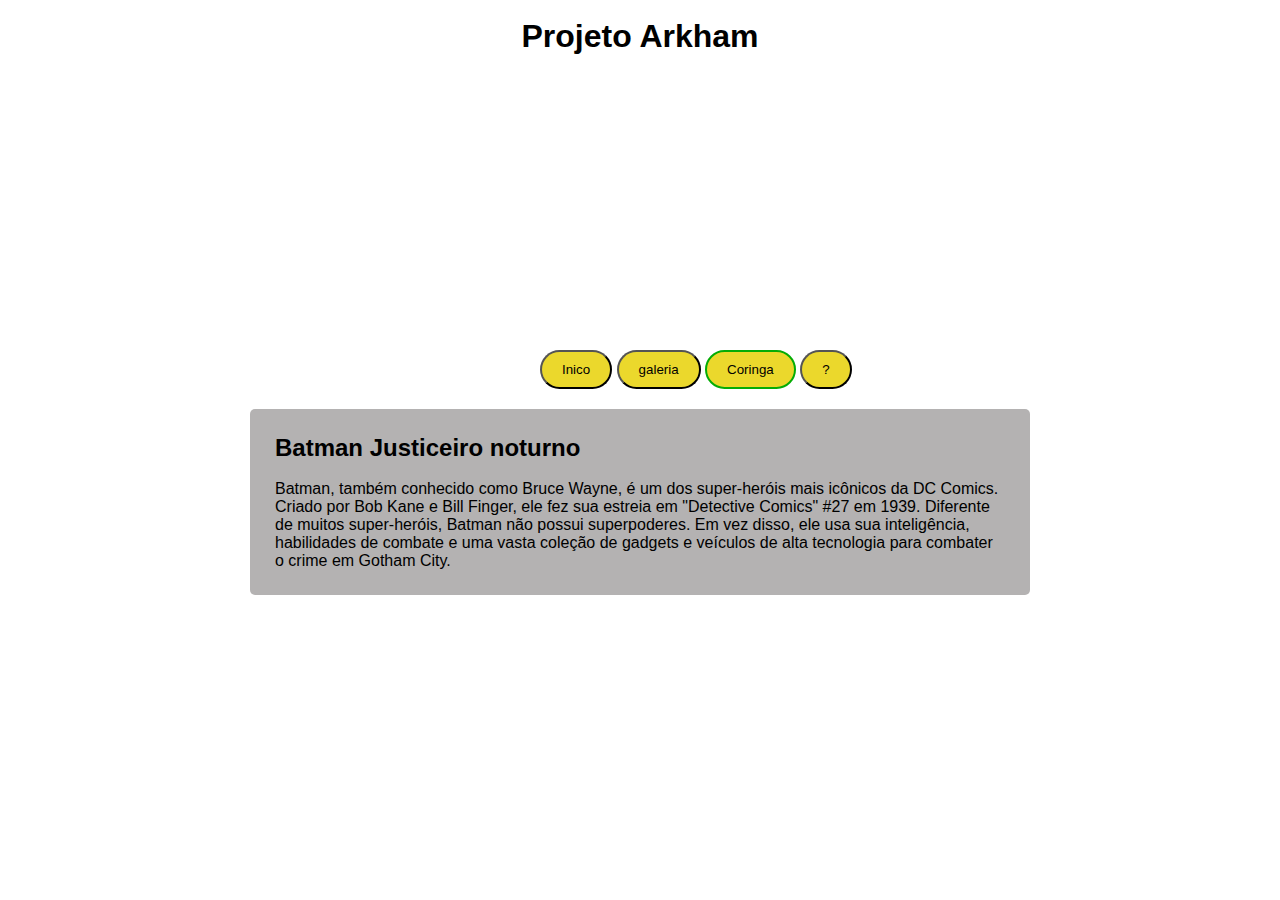
==== index.html @ 22a6c1d7 "Ideia Inicial" ====
<!DOCTYPE html>
<html lang="en">
<head>
    <meta charset="UTF-8">
    <meta name="viewport" content="width=device-width, initial-scale=1.0">
    <link rel="stylesheet" href="style.css">
    <title>Project1</title>
</head>
<body>
    <header>
        <div id="menu-interativo">
            <br>
            <h1>Projeto Arkham</h1>
        </div>
        <div id="button">
            <button>Inico</button>
            <button>galeria</button>
            <button id="palhaco">Coringa</button>
            <button>?</button>
        </div>
      
    </header>


    <main>
        <section id="face-main">
            <h2>Batman Justiceiro noturno</h2><br>
    
            <p>Batman, também conhecido como Bruce Wayne, é um dos super-heróis mais icônicos da DC Comics. Criado por Bob Kane e Bill Finger, ele fez sua estreia em "Detective Comics" #27 em 1939. Diferente de muitos super-heróis, Batman não possui superpoderes. Em vez disso, ele usa sua inteligência, habilidades de combate e uma vasta coleção de gadgets e veículos de alta tecnologia para combater o crime em Gotham City.</p>
        </section>

        <section></section>
    </main>

</body>
</html>
---- style.css ----
*{
   margin: 0;
   font-family: Verdana, Geneva, Tahoma, sans-serif;
}

#menu-interativo{
    background-image: url(./Imagem/imagemdetopo.svg);
    padding-top: 0px;
    height: 350px;
    
}
#menu-interativo,h1{ 
    text-align: center;
}

#button{
    margin-left: 540px;
    border-radius: 50px;
    padding: 0px;
    padding-bottom: 20px;
}
    
button{
    background-color: rgba(231, 209, 6, 0.849);
    text-align: center;
    padding: 10px 20px 10px 20px;
    border-radius: 50px;
}
#palhaco:hover{
    background-color: rgb(111, 161, 11);
}
#palhaco{
    border: 2px solid rgb(5, 172, 5);
}

#face-main{
    background-color: rgb(180, 178, 178);
    border-radius: 5px;
    padding: 25px;
    margin-left: 250px;
    margin-right: 250px;
}
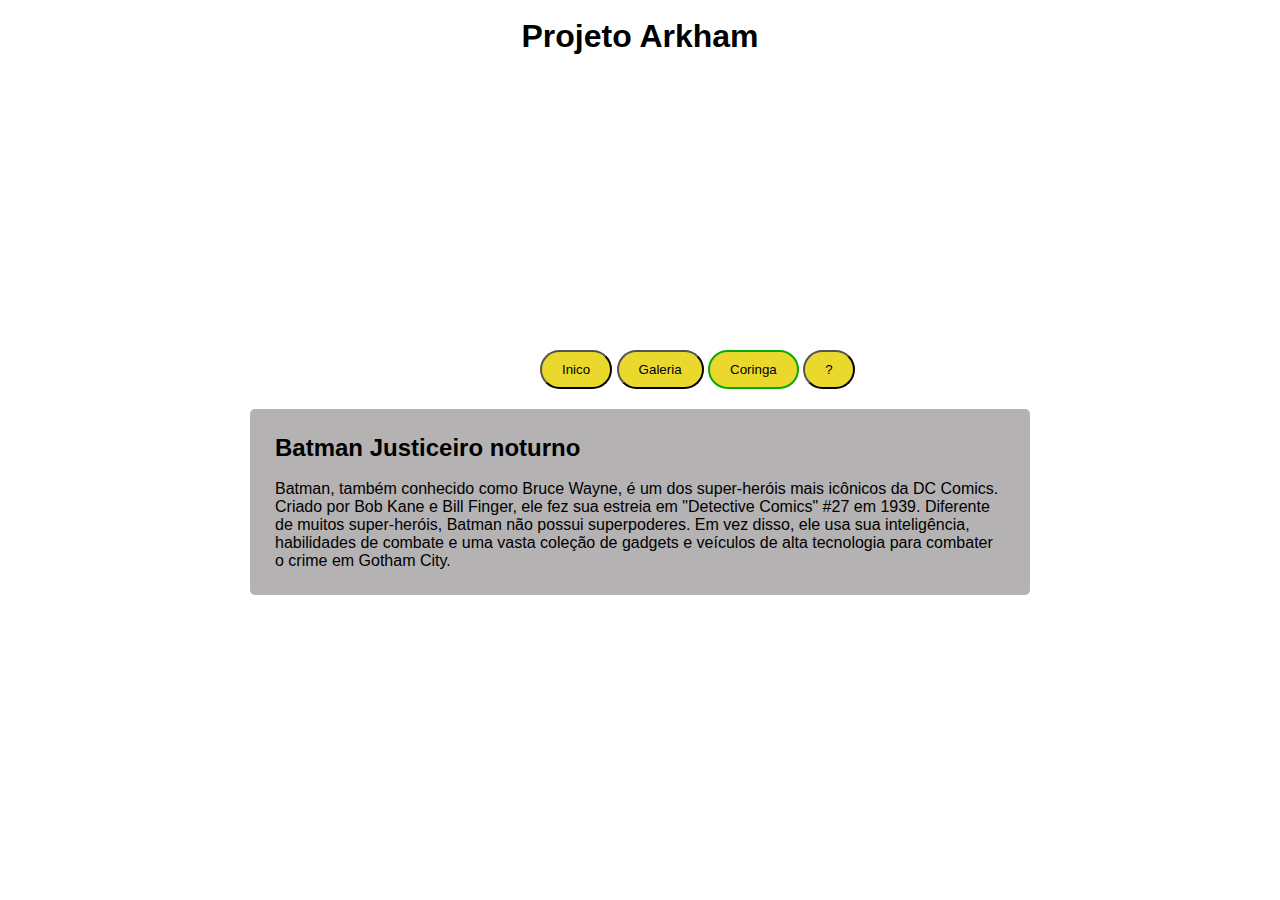
==== commit 05665e9c: "Galeria" ====
--- a/index.html
+++ b/index.html
@@ -14,7 +14,7 @@
         </div>
         <div id="button">
             <button>Inico</button>
-            <button>galeria</button>
+            <button><a href="./galeria.html">Galeria</a></button>
             <button id="palhaco">Coringa</button>
             <button>?</button>
         </div>
--- a/style.css
+++ b/style.css
@@ -1,8 +1,10 @@
 *{
    margin: 0;
    font-family: Verdana, Geneva, Tahoma, sans-serif;
+
 }
 
+   
 #menu-interativo{
     background-image: url(./Imagem/imagemdetopo.svg);
     padding-top: 0px;
@@ -26,6 +28,10 @@
     padding: 10px 20px 10px 20px;
     border-radius: 50px;
 }
+a{
+    text-decoration: none;
+    color: black;
+}
 #palhaco:hover{
     background-color: rgb(111, 161, 11);
 }
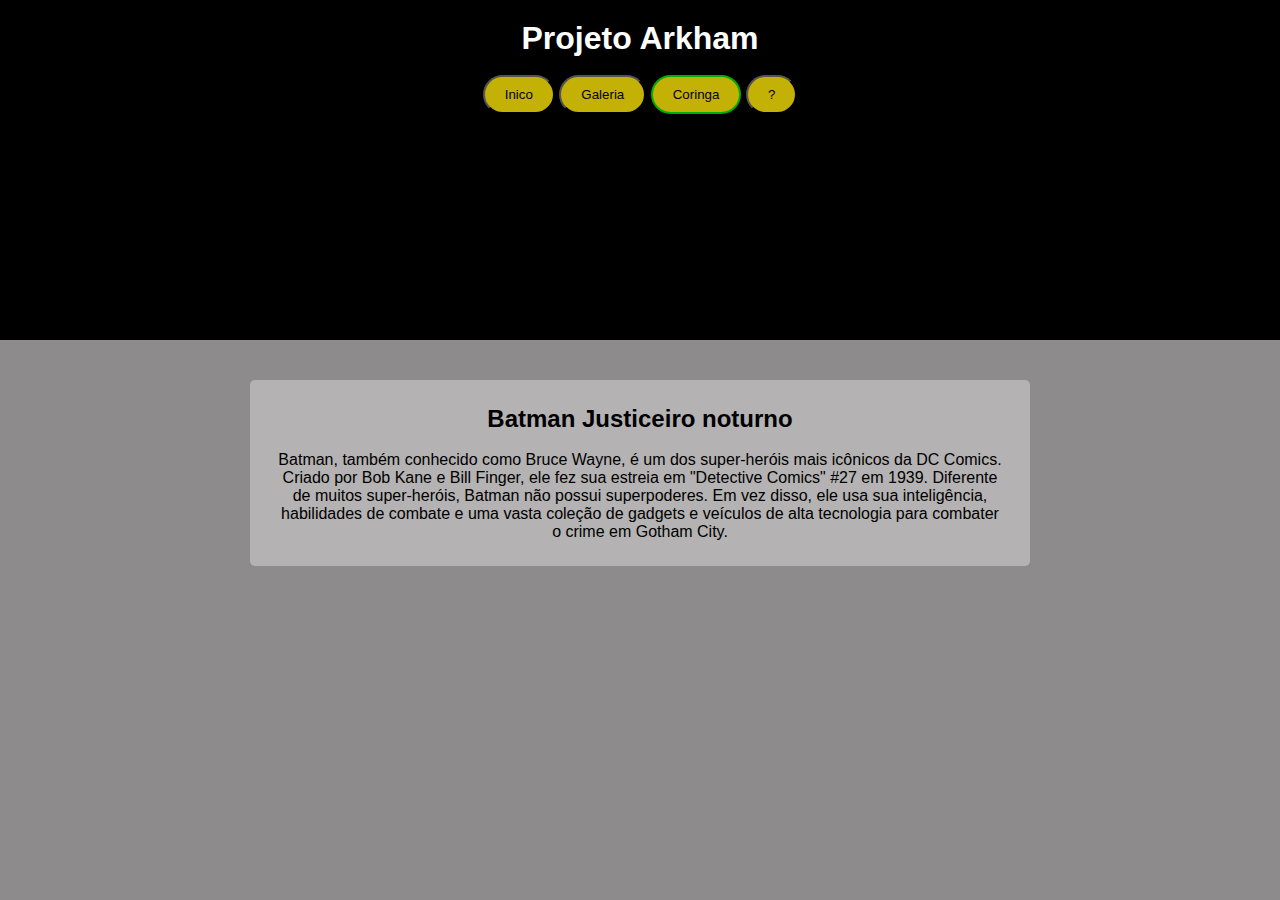
==== commit 7986aaee: "Atualização 3" ====
--- a/index.html
+++ b/index.html
@@ -1,36 +1,44 @@
 <!DOCTYPE html>
 <html lang="en">
+
 <head>
     <meta charset="UTF-8">
     <meta name="viewport" content="width=device-width, initial-scale=1.0">
     <link rel="stylesheet" href="style.css">
     <title>Project1</title>
 </head>
+
 <body>
     <header>
         <div id="menu-interativo">
-            <br>
             <h1>Projeto Arkham</h1>
+            <img src="./Imagem/Logo do batman.jpg" alt="">
+
+
+            <div id="button">
+                <button>Inico</button>
+                <button><a href="./galeria.html">Galeria</a></button>
+                <button id="palhaco">Coringa</button>
+                <button>?</button>
+            </div>
         </div>
-        <div id="button">
-            <button>Inico</button>
-            <button><a href="./galeria.html">Galeria</a></button>
-            <button id="palhaco">Coringa</button>
-            <button>?</button>
-        </div>
-      
     </header>
 
 
     <main>
         <section id="face-main">
             <h2>Batman Justiceiro noturno</h2><br>
-    
-            <p>Batman, também conhecido como Bruce Wayne, é um dos super-heróis mais icônicos da DC Comics. Criado por Bob Kane e Bill Finger, ele fez sua estreia em "Detective Comics" #27 em 1939. Diferente de muitos super-heróis, Batman não possui superpoderes. Em vez disso, ele usa sua inteligência, habilidades de combate e uma vasta coleção de gadgets e veículos de alta tecnologia para combater o crime em Gotham City.</p>
+
+            <p>Batman, também conhecido como Bruce Wayne, é um dos super-heróis mais icônicos da DC Comics. Criado por
+                Bob Kane e Bill Finger, ele fez sua estreia em "Detective Comics" #27 em 1939. Diferente de muitos
+                super-heróis, Batman não possui superpoderes. Em vez disso, ele usa sua inteligência, habilidades de
+                combate e uma vasta coleção de gadgets e veículos de alta tecnologia para combater o crime em Gotham
+                City.</p>
         </section>
 
         <section></section>
     </main>
 
 </body>
+
 </html>--- a/style.css
+++ b/style.css
@@ -1,49 +1,63 @@
-*{
-   margin: 0;
-   font-family: Verdana, Geneva, Tahoma, sans-serif;
-
+* {
+    margin: 0;
+    font-family: Verdana, Geneva, Tahoma, sans-serif;
 }
 
-   
-#menu-interativo{
-    background-image: url(./Imagem/imagemdetopo.svg);
-    padding-top: 0px;
-    height: 350px;
-    
-}
-#menu-interativo,h1{ 
-    text-align: center;
+body{
+    background-color: rgb(141, 139, 139);
 }
 
-#button{
+#menu-interativo {
+    background-color: black;
+    padding: 20px 20px 120px 20px;
+}
+
+#menu-interativo,
+h1 {
+    text-align: center;
+    color: white;
+}
+
+#menu-interativo,
+img {
+    text-align: center;
+    margin-bottom: 2px;
+    height: 200px;
+}
+
+#navegacao-menu {
+    background-color: black;
     margin-left: 540px;
     border-radius: 50px;
     padding: 0px;
-    padding-bottom: 20px;
 }
-    
-button{
+
+button {
     background-color: rgba(231, 209, 6, 0.849);
     text-align: center;
     padding: 10px 20px 10px 20px;
     border-radius: 50px;
 }
-a{
+
+a {
     text-decoration: none;
     color: black;
 }
-#palhaco:hover{
+
+#palhaco:hover {
     background-color: rgb(111, 161, 11);
 }
-#palhaco{
+
+#palhaco {
     border: 2px solid rgb(5, 172, 5);
 }
 
-#face-main{
+#face-main {
+    text-align: center;
+    margin-top: 40px;
     background-color: rgb(180, 178, 178);
     border-radius: 5px;
     padding: 25px;
     margin-left: 250px;
     margin-right: 250px;
-}
-
+}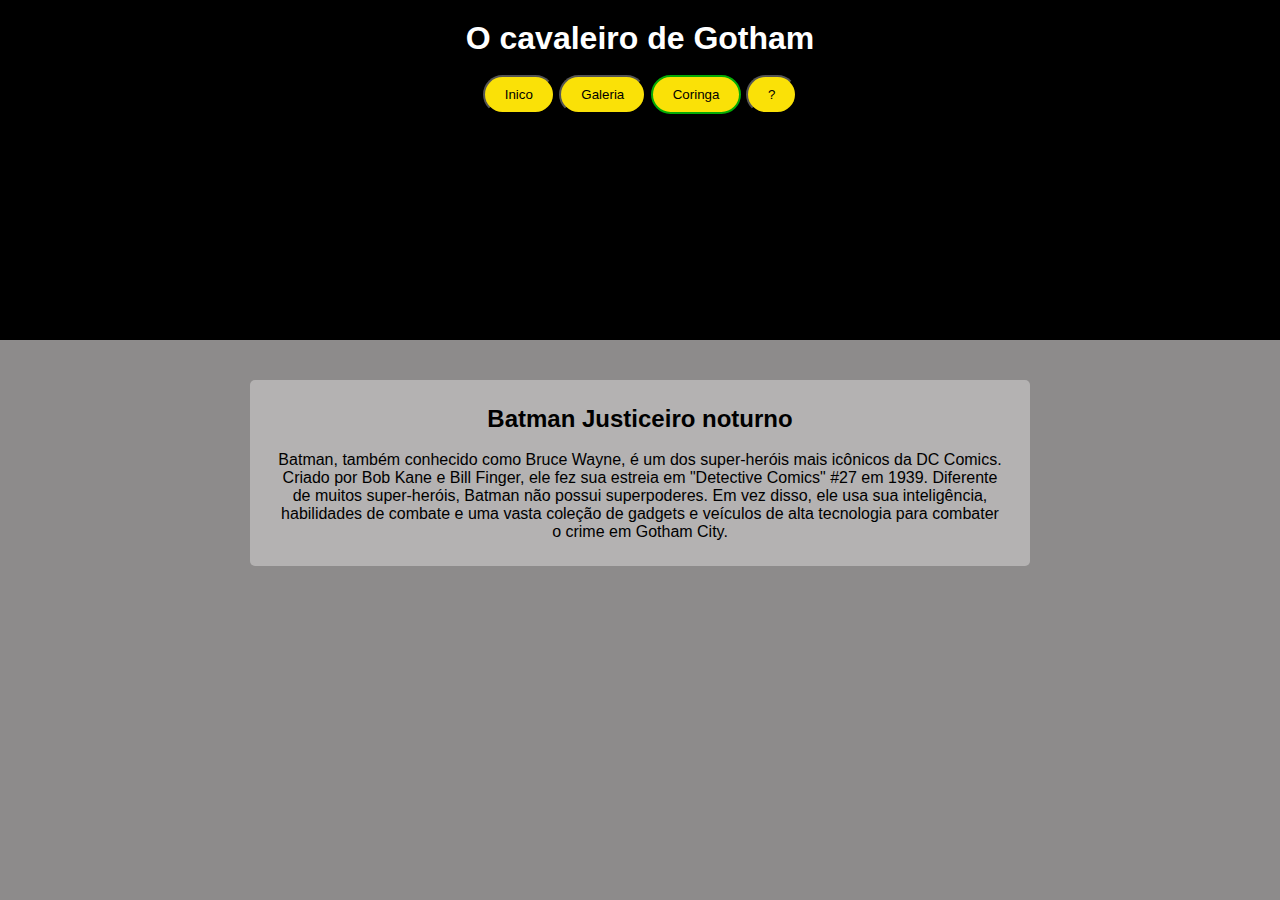
==== commit 07a9ba2d: "Atualização 4" ====
--- a/index.html
+++ b/index.html
@@ -5,17 +5,17 @@
     <meta charset="UTF-8">
     <meta name="viewport" content="width=device-width, initial-scale=1.0">
     <link rel="stylesheet" href="style.css">
-    <title>Project1</title>
+    <title>Desing de page</title>
 </head>
 
 <body>
     <header>
         <div id="menu-interativo">
-            <h1>Projeto Arkham</h1>
+            <h1>O cavaleiro de Gotham</h1>
             <img src="./Imagem/Logo do batman.jpg" alt="">
 
 
-            <div id="button">
+            <div id="navegacao-menu">
                 <button>Inico</button>
                 <button><a href="./galeria.html">Galeria</a></button>
                 <button id="palhaco">Coringa</button>
--- a/style.css
+++ b/style.css
@@ -27,13 +27,12 @@
 
 #navegacao-menu {
     background-color: black;
-    margin-left: 540px;
     border-radius: 50px;
     padding: 0px;
 }
 
 button {
-    background-color: rgba(231, 209, 6, 0.849);
+    background-color: rgba(255, 230, 7, 0.979);
     text-align: center;
     padding: 10px 20px 10px 20px;
     border-radius: 50px;
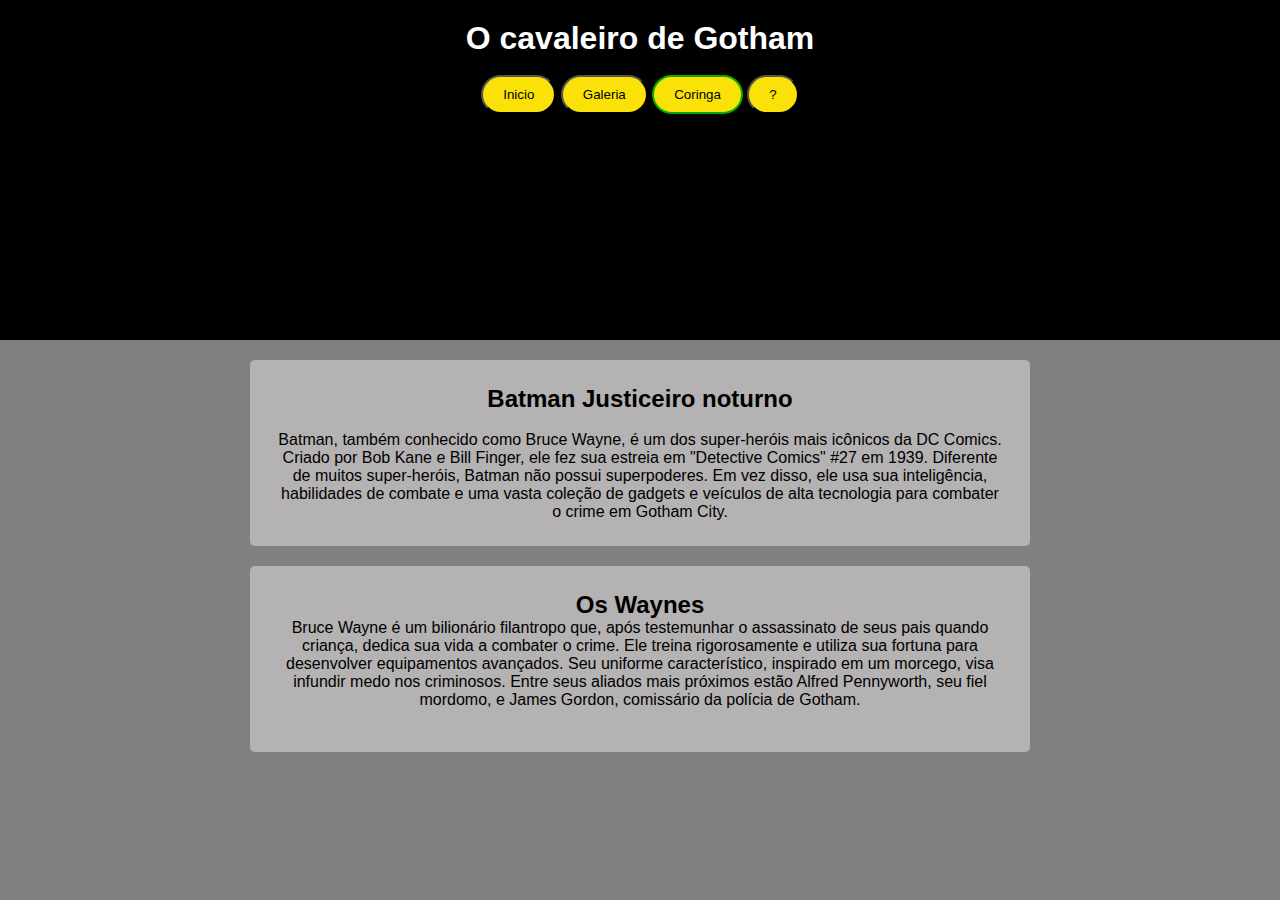
==== commit 789c7075: "Atualização 5" ====
--- a/index.html
+++ b/index.html
@@ -16,9 +16,9 @@
 
 
             <div id="navegacao-menu">
-                <button>Inico</button>
+                <button>Inicio</button>
                 <button><a href="./galeria.html">Galeria</a></button>
-                <button id="palhaco">Coringa</button>
+                <button id="palhaco"><a href="./Joker.html">Coringa</a></button>
                 <button>?</button>
             </div>
         </div>
@@ -26,7 +26,7 @@
 
 
     <main>
-        <section id="face-main">
+        <section class="face-main">
             <h2>Batman Justiceiro noturno</h2><br>
 
             <p>Batman, também conhecido como Bruce Wayne, é um dos super-heróis mais icônicos da DC Comics. Criado por
@@ -36,6 +36,16 @@
                 City.</p>
         </section>
 
+        <section class="face-main">
+            <h2>Os Waynes</h2>
+            <p>Bruce Wayne é um bilionário filantropo que, após testemunhar o assassinato de seus pais quando criança, dedica sua vida a combater o crime. Ele treina rigorosamente e utiliza sua fortuna para desenvolver equipamentos avançados. Seu uniforme característico, inspirado em um morcego, visa infundir medo nos criminosos. Entre seus aliados mais próximos estão Alfred Pennyworth, seu fiel mordomo, e James Gordon, comissário da polícia de Gotham.</p>
+
+            <div><img src="" alt="">
+            </div>
+        </section>
+
+
+
         <section></section>
     </main>
 
--- a/style.css
+++ b/style.css
@@ -2,9 +2,8 @@
     margin: 0;
     font-family: Verdana, Geneva, Tahoma, sans-serif;
 }
-
 body{
-    background-color: rgb(141, 139, 139);
+    background-color: grey;
 }
 
 #menu-interativo {
@@ -51,12 +50,12 @@
     border: 2px solid rgb(5, 172, 5);
 }
 
-#face-main {
+.face-main {
     text-align: center;
-    margin-top: 40px;
     background-color: rgb(180, 178, 178);
     border-radius: 5px;
     padding: 25px;
     margin-left: 250px;
     margin-right: 250px;
+    margin-top: 20px;
 }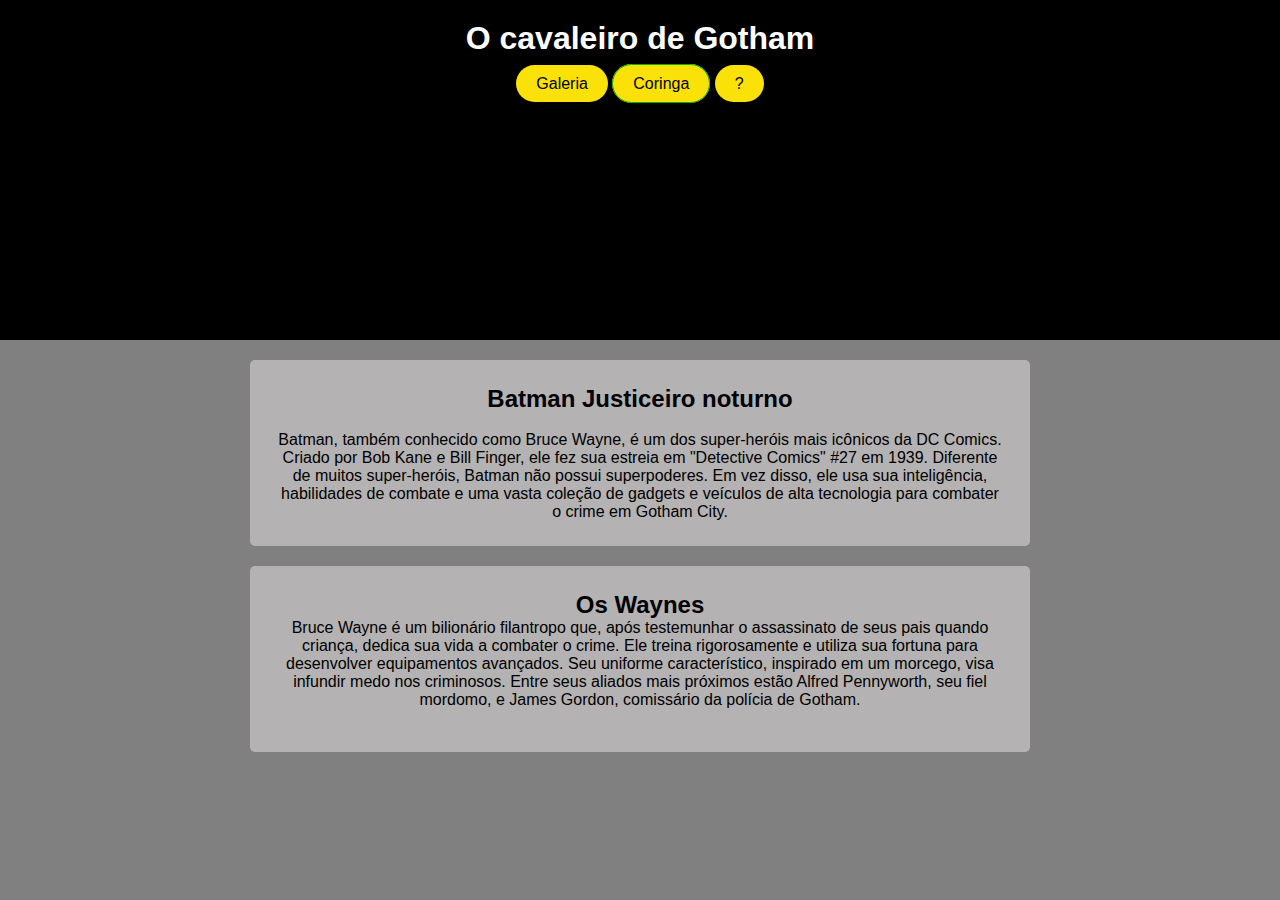
==== commit b0dce7d6: "Atualização 6" ====
--- a/index.html
+++ b/index.html
@@ -16,10 +16,10 @@
 
 
             <div id="navegacao-menu">
-                <button>Inicio</button>
-                <button><a href="./galeria.html">Galeria</a></button>
-                <button id="palhaco"><a href="./Joker.html">Coringa</a></button>
-                <button>?</button>
+                
+                <a href="./galeria.html">Galeria</a>
+                <a id="palhaco" href="./Joker.html">Coringa</a>
+                <a href="">?</a>
             </div>
         </div>
     </header>
--- a/style.css
+++ b/style.css
@@ -30,7 +30,7 @@
     padding: 0px;
 }
 
-button {
+a {
     background-color: rgba(255, 230, 7, 0.979);
     text-align: center;
     padding: 10px 20px 10px 20px;
@@ -43,11 +43,11 @@
 }
 
 #palhaco:hover {
-    background-color: rgb(111, 161, 11);
+    background-color: rgb(194, 7, 169);
 }
 
 #palhaco {
-    border: 2px solid rgb(5, 172, 5);
+    border: 1px solid rgb(5, 172, 5);
 }
 
 .face-main {
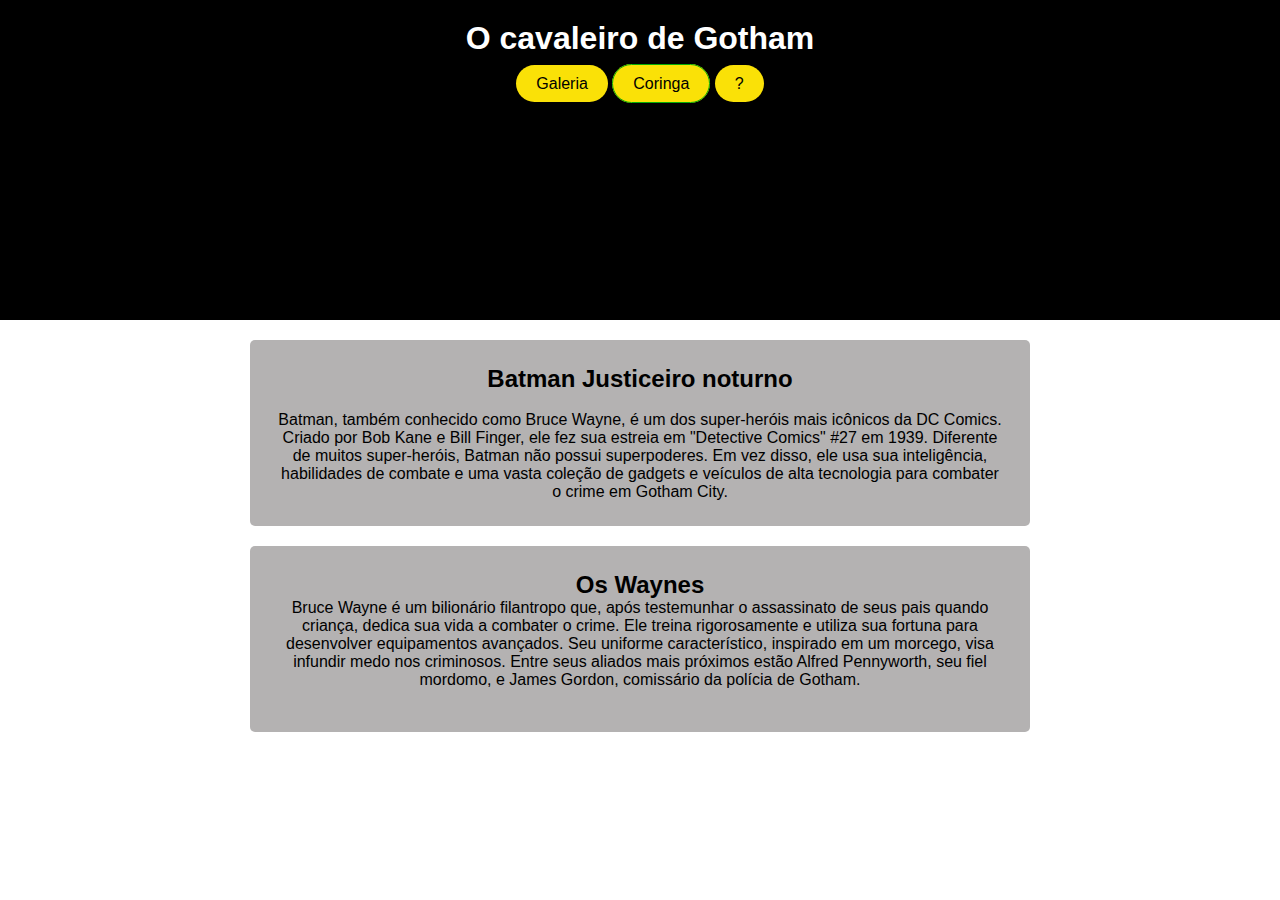
==== commit cb26935b: "Atualização 8" ====
--- a/index.html
+++ b/index.html
@@ -19,7 +19,7 @@
                 
                 <a href="./galeria.html">Galeria</a>
                 <a id="palhaco" href="./Joker.html">Coringa</a>
-                <a href="">?</a>
+                <a href="./charada.html">?</a>
             </div>
         </div>
     </header>
--- a/style.css
+++ b/style.css
@@ -3,12 +3,12 @@
     font-family: Verdana, Geneva, Tahoma, sans-serif;
 }
 body{
-    background-color: grey;
+    background-image: url(./Imagem/Thegotham.jpg);
 }
 
 #menu-interativo {
     background-color: black;
-    padding: 20px 20px 120px 20px;
+    padding: 20px 20px 100px 20px;
 }
 
 #menu-interativo,
@@ -58,4 +58,5 @@
     margin-left: 250px;
     margin-right: 250px;
     margin-top: 20px;
-}+}
+
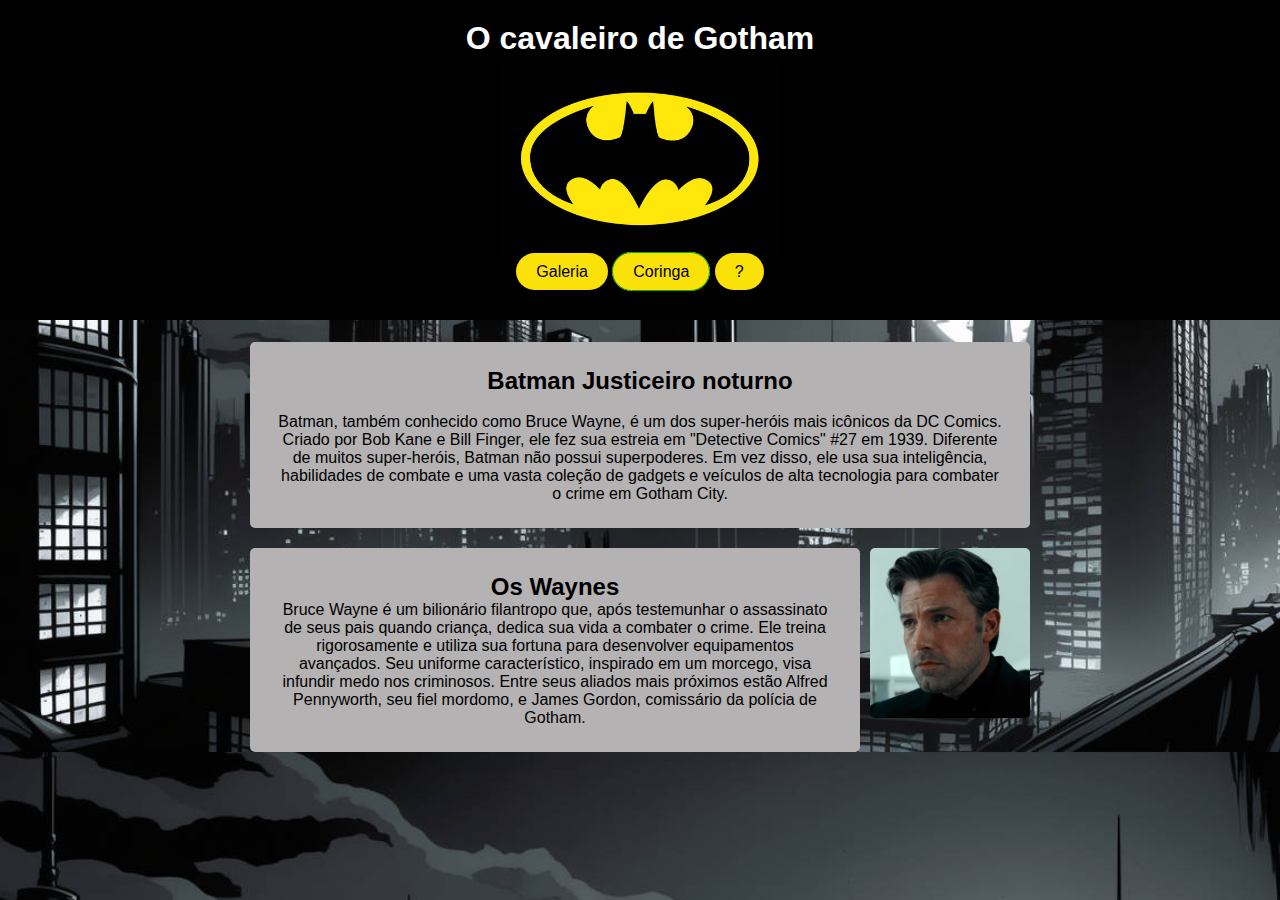
==== commit 475e6d39: "Atualização 9" ====
--- a/index.html
+++ b/index.html
@@ -36,13 +36,17 @@
                 City.</p>
         </section>
 
-        <section class="face-main">
-            <h2>Os Waynes</h2>
+        <section id="face-bruce">
+            <div id="text-identidade">
+                <h2>Os Waynes</h2>
             <p>Bruce Wayne é um bilionário filantropo que, após testemunhar o assassinato de seus pais quando criança, dedica sua vida a combater o crime. Ele treina rigorosamente e utiliza sua fortuna para desenvolver equipamentos avançados. Seu uniforme característico, inspirado em um morcego, visa infundir medo nos criminosos. Entre seus aliados mais próximos estão Alfred Pennyworth, seu fiel mordomo, e James Gordon, comissário da polícia de Gotham.</p>
-
-            <div><img src="" alt="">
+            </div>
+            <div id="identidade"><img src="./Imagem/bruceWayne.jpg" alt="">
             </div>
         </section>
+
+        
+        
 
 
 
--- a/style.css
+++ b/style.css
@@ -4,6 +4,8 @@
 }
 body{
     background-image: url(./Imagem/Thegotham.jpg);
+    background-size: cover;
+    display: grid;
 }
 
 #menu-interativo {
@@ -60,3 +62,28 @@
     margin-top: 20px;
 }
 
+#identidade img{
+    width: 160px;
+    height: 170px;
+    border-radius: 5px;
+}
+
+#face-bruce{
+    display: flex;
+}
+
+#text-identidade{
+    text-align: center;
+    background-color: rgb(180, 178, 178);
+    border-radius: 5px;
+    padding: 25px;
+    margin-left: 250px;
+    margin-right: 10px;
+    margin-top: 20px;
+}
+
+#identidade{
+    margin-right: 250px;
+    margin-top: 20px;
+    height: 170px;
+}